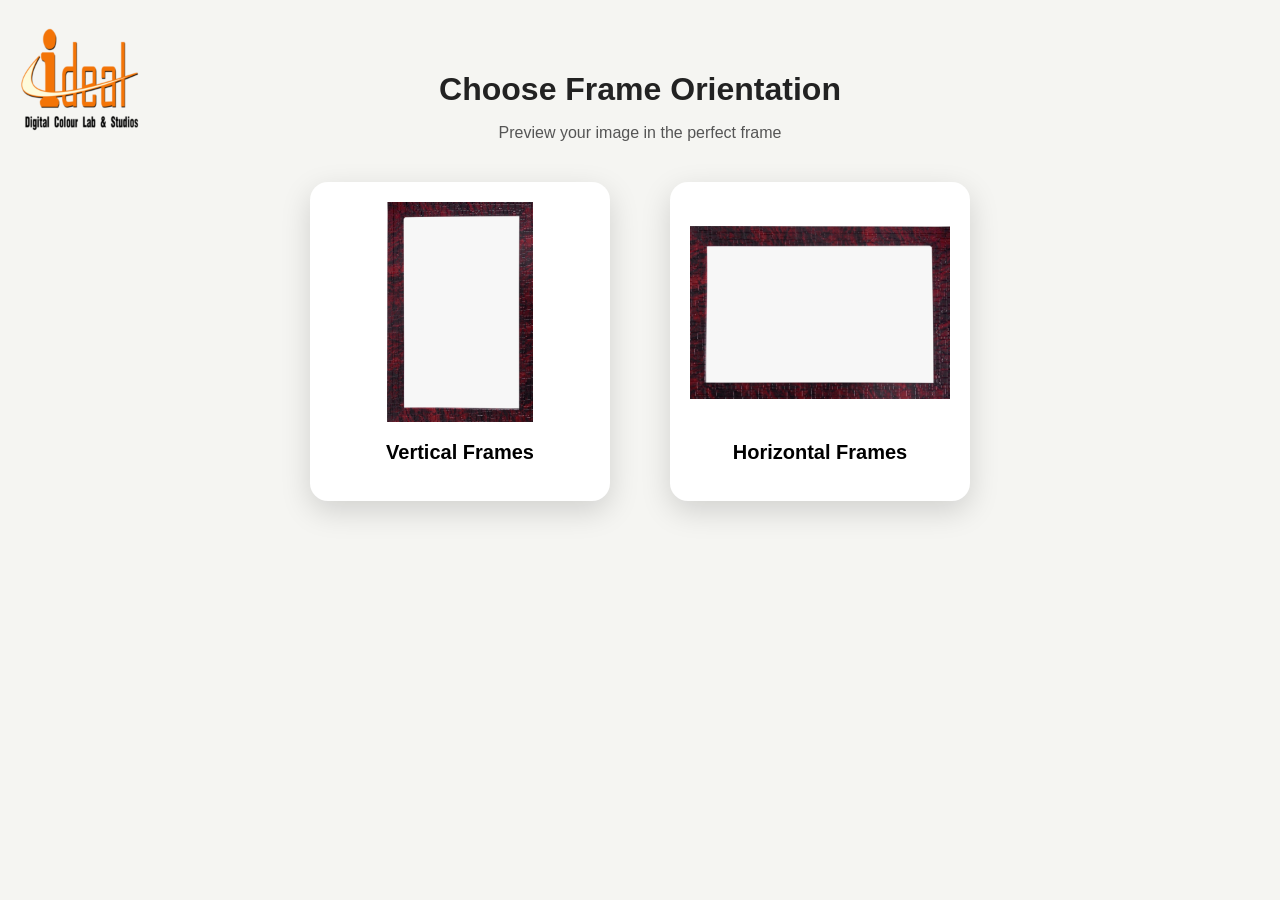
==== index.html @ af991a60 "Add files via upload" ====
<!DOCTYPE html>
<html>
<head>
    <title>Frame Preview</title>
    <link rel="stylesheet" href="landing.css">
</head>
<body>
    <div class="logo-container">
    <img src="ideal logo.png" alt="Logo" class="logo">
</div>

    <h1>Choose Frame Orientation</h1>
    <p class="subtitle">Preview your image in the perfect frame</p>

    <div class="container">

        <!-- VERTICAL CARD -->
        <a href="vertical/index.html" class="card">
            <img src="vertical/frame1.jpeg" alt="Vertical Frame">
            <h2>Vertical Frames</h2>
        </a>

        <!-- HORIZONTAL CARD -->
        <a href="horizontal/index.html" class="card">
            <img src="horizontal/frame1.jpeg" alt="Horizontal Frame">
            <h2>Horizontal Frames</h2>
        </a>

    </div>

</body>
</html>
---- landing.css ----
/*ideal logo*/
.logo-container {
    position: absolute;
    top: 20px;
    left: 20px;
}

.logo {
    width: 120px;
    height: auto;
}
body {
    font-family: 'Poppins', sans-serif;
    background: #f5f5f2;
    margin: 0;
    padding: 50px 20px;
    text-align: center;
}

/* TITLE */
h1 {
    font-size: 32px;
    color: #222;
    margin-bottom: 10px;
}

/* SUBTITLE */
.subtitle {
    color: #555;
    margin-bottom: 40px;
}

/* CARD CONTAINER */
.container {
    display: flex;
    justify-content: center;
    gap: 60px;
    flex-wrap: wrap;
}

/* CARD DESIGN */
.card {
    width: 260px;
    background: white;
    border-radius: 18px;
    padding: 20px;
    text-decoration: none;
    color: black;
    box-shadow: 0 10px 30px rgba(0,0,0,0.15);
    transition: all 0.3s ease;
}

/* IMAGE */
.card img {
    width: 100%;
    height: 220px;
    object-fit: contain;
    border-radius: 12px;
}

/* TEXT */
.card h2 {
    margin-top: 15px;
    font-size: 20px;
}

/* HOVER EFFECT */
.card:hover {
    transform: translateY(-12px) scale(1.05);
    box-shadow: 0 20px 40px rgba(0,0,0,0.25);
}
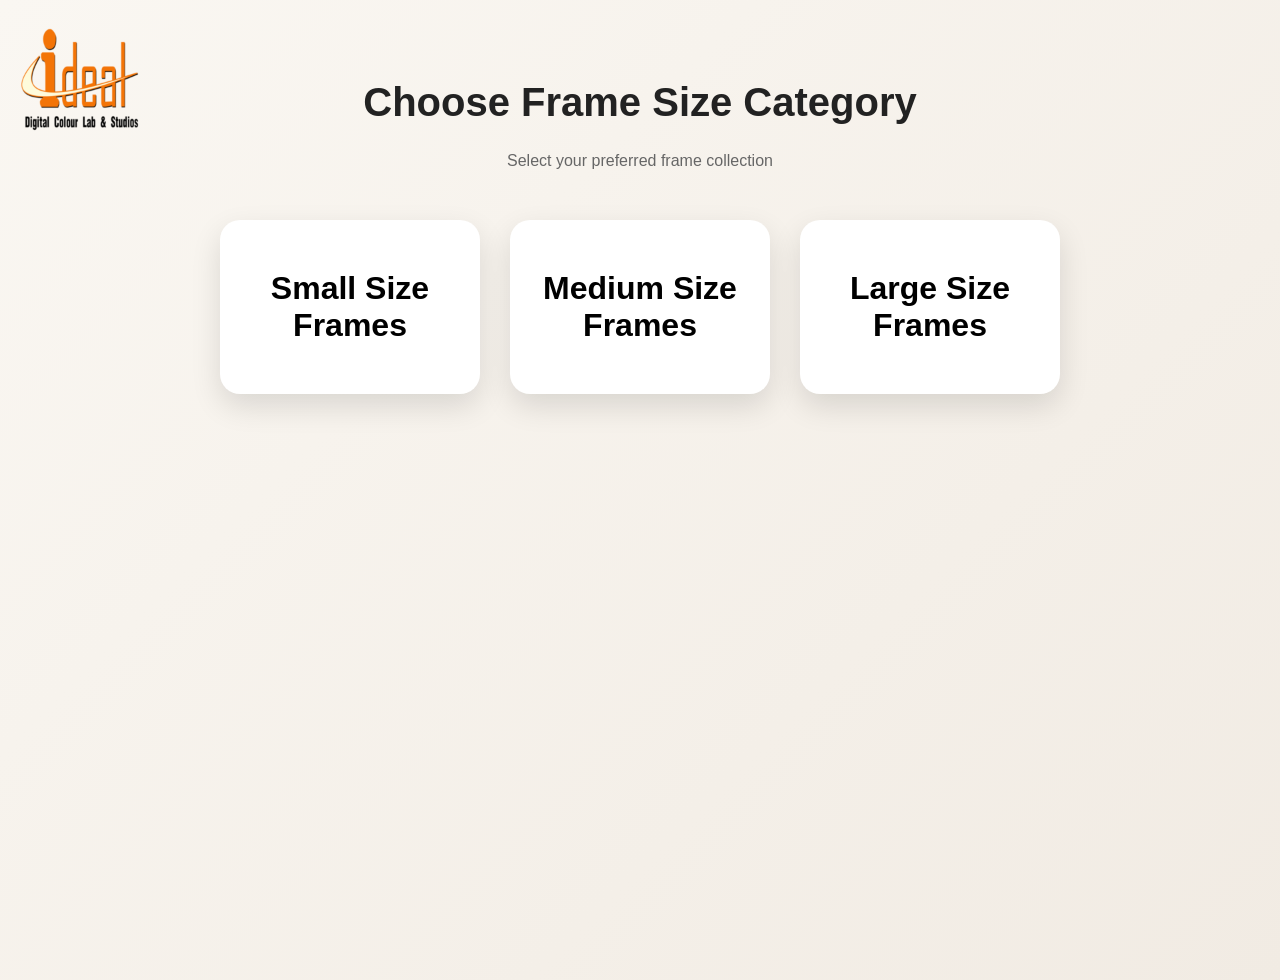
==== commit 6f2b12b7: "Add files via upload" ====
--- a/index.html
+++ b/index.html
@@ -1,32 +1,69 @@
 <!DOCTYPE html>
 <html>
 <head>
-    <title>Frame Preview</title>
+    <title>Choose Frame Category</title>
     <link rel="stylesheet" href="landing.css">
 </head>
 <body>
+
+    <!-- LOGO -->
     <div class="logo-container">
-    <img src="ideal logo.png" alt="Logo" class="logo">
-</div>
+        <img src="ideal logo.png" alt="Logo" class="logo">
+    </div>
 
-    <h1>Choose Frame Orientation</h1>
-    <p class="subtitle">Preview your image in the perfect frame</p>
+    <!-- TITLE -->
+    <h1>Choose Frame Size Category</h1>
 
+    <p class="subtitle">
+        Select your preferred frame collection
+    </p>
+
+    <!-- CATEGORY CARDS -->
     <div class="container">
 
-        <!-- VERTICAL CARD -->
-        <a href="vertical/index.html" class="card">
-            <img src="vertical/frame1.jpeg" alt="Vertical Frame">
-            <h2>Vertical Frames</h2>
-        </a>
+        <!-- SMALL -->
+        <div class="card" data-category="small">
 
-        <!-- HORIZONTAL CARD -->
-        <a href="horizontal/index.html" class="card">
-            <img src="horizontal/frame1.jpeg" alt="Horizontal Frame">
-            <h2>Horizontal Frames</h2>
-        </a>
+            <h2>Small Size Frames</h2>
+<!--
+            <p>
+                6x4, 6x6, 6x8,<br>
+                6x9, 4x4,<br>
+                8x8, 8x10
+            </p>
+-->
+        </div>
+
+        <!-- MEDIUM -->
+        <div class="card" data-category="medium">
+
+            <h2>Medium Size Frames</h2>
+<!--
+            <p>
+                10x10, 10x12,<br>
+                10x15, 12x8,<br>
+                12x12
+            </p>
+-->
+        </div>
+
+        <!-- LARGE -->
+        <div class="card" data-category="large">
+
+            <h2>Large Size Frames</h2>
+<!--
+            <p>
+                12x15, 12x18,<br>
+                16x20, 16x24,<br>
+                20x24, 20x30,<br>
+                30x40
+            </p>
+-->
+        </div>
 
     </div>
 
+    <script src="script.js"></script>
+
 </body>
 </html>
--- a/landing.css
+++ b/landing.css
@@ -1,4 +1,17 @@
-/*ideal logo*/
+body {
+    font-family: 'Poppins', sans-serif;
+
+    background: linear-gradient(135deg, #faf7f2, #f1ebe3);
+
+    margin: 0;
+    padding: 40px 20px;
+
+    text-align: center;
+
+    min-height: 100vh;
+}
+
+/* LOGO */
 .logo-container {
     position: absolute;
     top: 20px;
@@ -7,65 +20,53 @@
 
 .logo {
     width: 120px;
-    height: auto;
-}
-body {
-    font-family: 'Poppins', sans-serif;
-    background: #f5f5f2;
-    margin: 0;
-    padding: 50px 20px;
-    text-align: center;
 }
 
 /* TITLE */
 h1 {
-    font-size: 32px;
+    font-size: 40px;
     color: #222;
-    margin-bottom: 10px;
+    margin-top: 40px;
 }
 
-/* SUBTITLE */
 .subtitle {
-    color: #555;
-    margin-bottom: 40px;
+    color: #666;
+    margin-bottom: 50px;
 }
 
 /* CARD CONTAINER */
 .container {
     display: flex;
     justify-content: center;
-    gap: 60px;
+    gap: 30px;
     flex-wrap: wrap;
 }
 
-/* CARD DESIGN */
+/* CARD */
 .card {
-    width: 260px;
+    width: 220px;
+
     background: white;
-    border-radius: 18px;
-    padding: 20px;
-    text-decoration: none;
-    color: black;
-    box-shadow: 0 10px 30px rgba(0,0,0,0.15);
-    transition: all 0.3s ease;
+
+    padding: 50px 20px;
+
+    border-radius: 20px;
+
+    cursor: pointer;
+
+    box-shadow: 0 12px 30px rgba(0,0,0,0.12);
+
+    transition: 0.3s;
 }
 
-/* IMAGE */
-.card img {
-    width: 100%;
-    height: 220px;
-    object-fit: contain;
-    border-radius: 12px;
+.card:hover {
+    transform: translateY(-10px) scale(1.03);
+
+    box-shadow: 0 20px 45px rgba(0,0,0,0.18);
 }
 
 /* TEXT */
 .card h2 {
-    margin-top: 15px;
-    font-size: 20px;
-}
-
-/* HOVER EFFECT */
-.card:hover {
-    transform: translateY(-12px) scale(1.05);
-    box-shadow: 0 20px 40px rgba(0,0,0,0.25);
+    margin: 0;
+    font-size: 32px;
 }
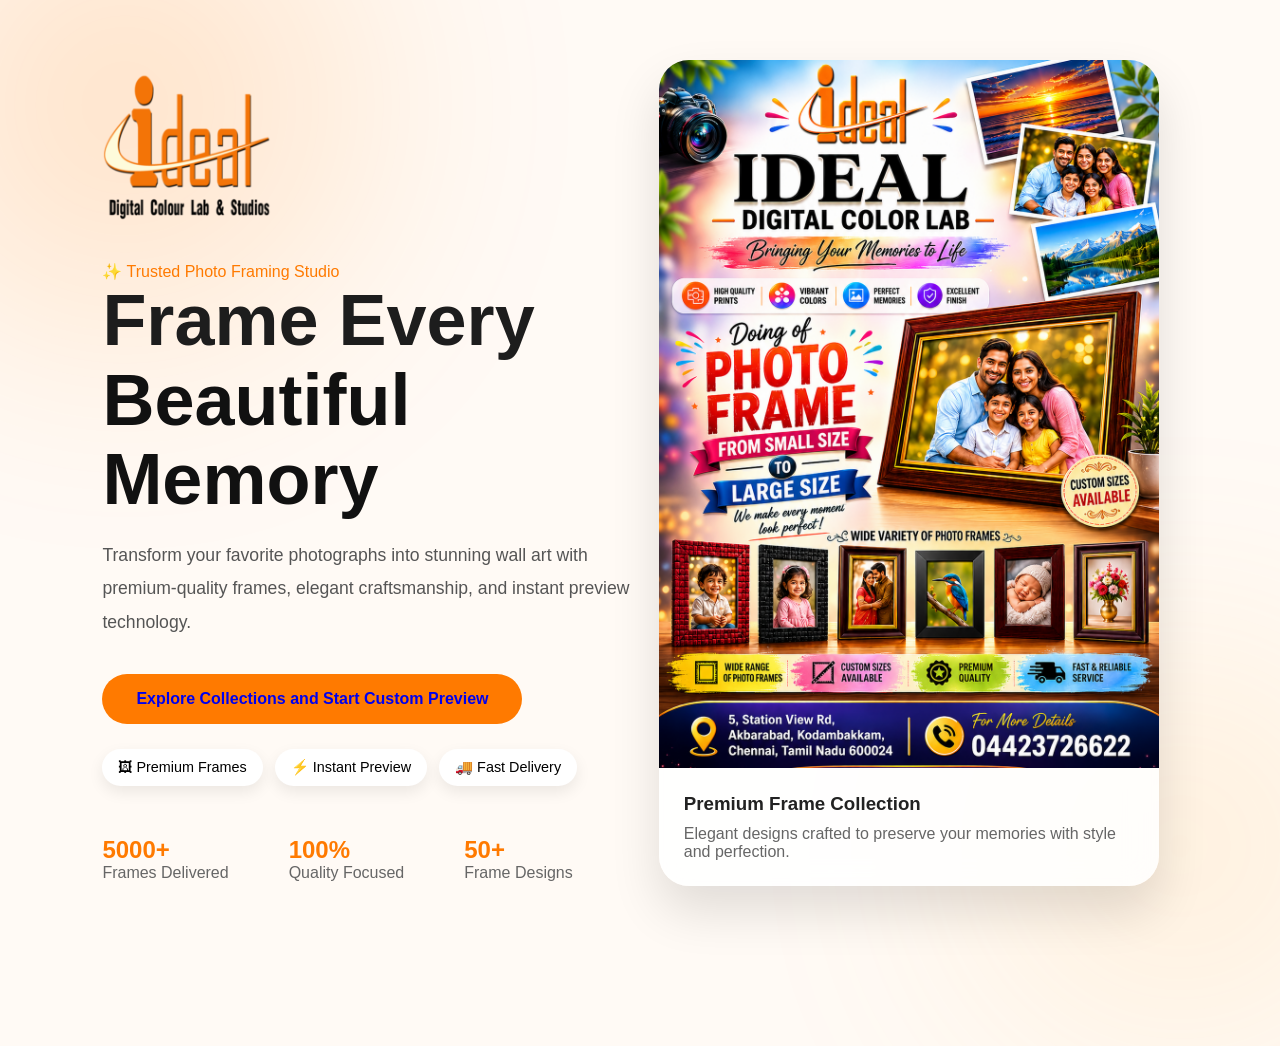
==== commit 2861e33c: "Replace front-page.html with updated index.html" ====
--- a/index.html
+++ b/index.html
@@ -1,69 +1,432 @@
 <!DOCTYPE html>
-<html>
+<html lang="en">
 <head>
-    <title>Choose Frame Category</title>
-    <link rel="stylesheet" href="landing.css">
+<meta charset="UTF-8">
+<meta name="viewport" content="width=device-width, initial-scale=1.0">
+
+<title>Ideal Frames</title>
+
+<link rel="preconnect" href="https://fonts.googleapis.com">
+<link rel="preconnect" href="https://fonts.gstatic.com" crossorigin>
+
+<link href="https://fonts.googleapis.com/css2?family=Poppins:wght@300;400;500;600;700;800&display=swap" rel="stylesheet">
+
+<style>
+
+*{
+    margin:0;
+    padding:0;
+    box-sizing:border-box;
+    font-family:'Poppins',sans-serif;
+}
+
+body{
+    background:#fffaf5;
+    overflow-x:hidden;
+}
+
+/* HERO */
+
+.hero{
+    min-height:100vh;
+
+    display:flex;
+    align-items:center;
+    justify-content:space-between;
+
+    padding:60px 8%;
+
+    position:relative;
+
+    background:
+    linear-gradient(
+        rgba(255,250,245,0.92),
+        rgba(255,250,245,0.95)
+    ),
+    url("vertical/frame1.jpeg");
+
+    background-size:cover;
+    background-position:center;
+}
+
+/* BLOBS */
+
+.blob1{
+    position:absolute;
+    width:450px;
+    height:450px;
+    background:#ff7a00;
+    border-radius:50%;
+    filter:blur(130px);
+    opacity:.18;
+    top:-120px;
+    left:-100px;
+}
+
+.blob2{
+    position:absolute;
+    width:400px;
+    height:400px;
+    background:#ffb347;
+    border-radius:50%;
+    filter:blur(130px);
+    opacity:.15;
+    right:-100px;
+    bottom:-100px;
+}
+
+.hero-left{
+    flex:1;
+    z-index:2;
+}
+
+.logo{
+    width:170px;
+    margin-bottom:25px;
+}
+
+.tagline{
+    color:#ff7a00;
+}
+
+.hero-left h1{
+
+    font-size:4.5rem;
+
+    line-height:1.1;
+
+    font-weight:800;
+
+    color:#1d1d1d;
+
+    margin-bottom:20px;
+}
+
+.highlight{
+    color:#111;
+}
+
+.subtitle{
+
+    max-width:650px;
+
+    font-size:1.1rem;
+
+    color:#555;
+
+    line-height:1.9;
+
+    margin-bottom:35px;
+}
+
+/* BUTTONS */
+
+.buttons{
+    display:flex;
+    gap:18px;
+    flex-wrap:wrap;
+}
+
+.btn{
+
+    text-decoration:none;
+
+    padding:16px 34px;
+
+    border-radius:50px;
+
+    font-weight:600;
+
+    transition:.3s;
+}
+
+.primary-btn{
+    background:#ff7a00;
+}
+
+.primary-btn:hover{
+    transform:translateY(-4px);
+}
+
+.secondary-btn{
+
+    background:white;
+
+    color:#ff7a00;
+
+    border:2px solid #ff7a00;
+}
+
+.secondary-btn:hover{
+    transform:translateY(-4px);
+}
+
+/* STATS */
+
+.stats{
+
+    margin-top:50px;
+
+    display:flex;
+
+    gap:60px;
+
+    flex-wrap:wrap;
+}
+.stat h2{
+    color:#ff7a00;
+}
+
+.stat p{
+    color:#666;
+}
+
+/* RIGHT SIDE */
+
+.hero-right{
+
+    flex:1;
+
+    display:flex;
+
+    justify-content:center;
+
+    z-index:2;
+}
+
+.preview-card{
+
+    width:500px;
+
+    background:rgba(255,255,255,.85);
+
+    backdrop-filter:blur(15px);
+
+    border-radius:30px;
+
+    overflow:hidden;
+
+    box-shadow:0 25px 50px rgba(0,0,0,.12);
+
+    animation:float 4s ease-in-out infinite;
+}
+
+.preview-card img{
+
+    width:100%;
+
+    height:auto;
+
+    display:block;
+
+    object-fit:contain;
+}
+
+.card-content{
+    padding:25px;
+}
+
+.card-content h3{
+    color:#222;
+    margin-bottom:10px;
+}
+
+.card-content p{
+    color:#666;
+}
+
+/* BADGES */
+
+.badges{
+
+    margin-top:25px;
+
+    display:flex;
+
+    gap:12px;
+
+    flex-wrap:wrap;
+}
+
+.badge{
+
+    background:white;
+
+    padding:10px 16px;
+
+    border-radius:30px;
+
+    font-size:.9rem;
+
+    box-shadow:0 6px 15px rgba(0,0,0,.08);
+}
+
+/* ANIMATION */
+
+@keyframes float{
+
+    0%{
+        transform:translateY(0);
+    }
+
+    50%{
+        transform:translateY(-10px);
+    }
+
+    100%{
+        transform:translateY(0);
+    }
+}
+
+/* MOBILE */
+
+@media(max-width:991px){
+
+.hero{
+
+    flex-direction:column;
+
+    text-align:center;
+
+    gap:50px;
+}
+
+.hero-left h1{
+    font-size:3rem;
+}
+
+.subtitle{
+    margin:auto;
+    margin-bottom:35px;
+}
+
+.buttons{
+    justify-content:center;
+}
+
+.stats{
+    justify-content:center;
+}
+
+.preview-card{
+    width:100%;
+    max-width:400px;
+}
+}
+
+@media(max-width:600px){
+
+.hero-left h1{
+    font-size:2.3rem;
+}
+
+.logo{
+    width:130px;
+}
+
+.btn{
+    width:100%;
+}
+}
+
+</style>
 </head>
+
 <body>
 
-    <!-- LOGO -->
-    <div class="logo-container">
-        <img src="ideal logo.png" alt="Logo" class="logo">
+<section class="hero">
+
+    <div class="blob1"></div>
+    <div class="blob2"></div>
+
+    <!-- LEFT -->
+
+    <div class="hero-left">
+
+        <img src="ideal logo.png" class="logo">
+
+        <div class="tagline">
+            ✨ Trusted Photo Framing Studio
+        </div>
+
+        <h1>
+            Frame Every
+            <span class="highlight">Beautiful Memory</span>
+        </h1>
+
+        <p class="subtitle">
+
+            Transform your favorite photographs into stunning
+            wall art with premium-quality frames, elegant
+            craftsmanship, and instant preview technology.
+
+        </p>
+
+        <div class="buttons">
+
+            <a href="frame-size.html" class="btn primary-btn">
+                Explore Collections and Start Custom Preview
+            </a>
+
+            
+
+        </div>
+
+        <div class="badges">
+
+            <div class="badge">🖼 Premium Frames</div>
+
+            <div class="badge">⚡ Instant Preview</div>
+
+            <div class="badge">🚚 Fast Delivery</div>
+
+        </div>
+
+        <div class="stats">
+
+            <div class="stat">
+                <h2>5000+</h2>
+                <p>Frames Delivered</p>
+            </div>
+
+            <div class="stat">
+                <h2>100%</h2>
+                <p>Quality Focused</p>
+            </div>
+
+            <div class="stat">
+                <h2>50+</h2>
+                <p>Frame Designs</p>
+            </div>
+
+        </div>
+
     </div>
 
-    <!-- TITLE -->
-    <h1>Choose Frame Size Category</h1>
-
-    <p class="subtitle">
-        Select your preferred frame collection
-    </p>
-
-    <!-- CATEGORY CARDS -->
-    <div class="container">
-
-        <!-- SMALL -->
-        <div class="card" data-category="small">
-
-            <h2>Small Size Frames</h2>
-<!--
-            <p>
-                6x4, 6x6, 6x8,<br>
-                6x9, 4x4,<br>
-                8x8, 8x10
-            </p>
--->
+    <!-- RIGHT -->
+
+    <div class="hero-right">
+
+        <div class="preview-card">
+
+            <img src="poster 3.png" alt="Ideal Frames Poster">
+
+            <div class="card-content">
+
+                <h3>Premium Frame Collection</h3>
+
+                <p>
+                    Elegant designs crafted to preserve
+                    your memories with style and perfection.
+                </p>
+
+            </div>
+
         </div>
 
-        <!-- MEDIUM -->
-        <div class="card" data-category="medium">
-
-            <h2>Medium Size Frames</h2>
-<!--
-            <p>
-                10x10, 10x12,<br>
-                10x15, 12x8,<br>
-                12x12
-            </p>
--->
-        </div>
-
-        <!-- LARGE -->
-        <div class="card" data-category="large">
-
-            <h2>Large Size Frames</h2>
-<!--
-            <p>
-                12x15, 12x18,<br>
-                16x20, 16x24,<br>
-                20x24, 20x30,<br>
-                30x40
-            </p>
--->
-        </div>
-
     </div>
 
-    <script src="script.js"></script>
+</section>
 
 </body>
-</html>+</html>
